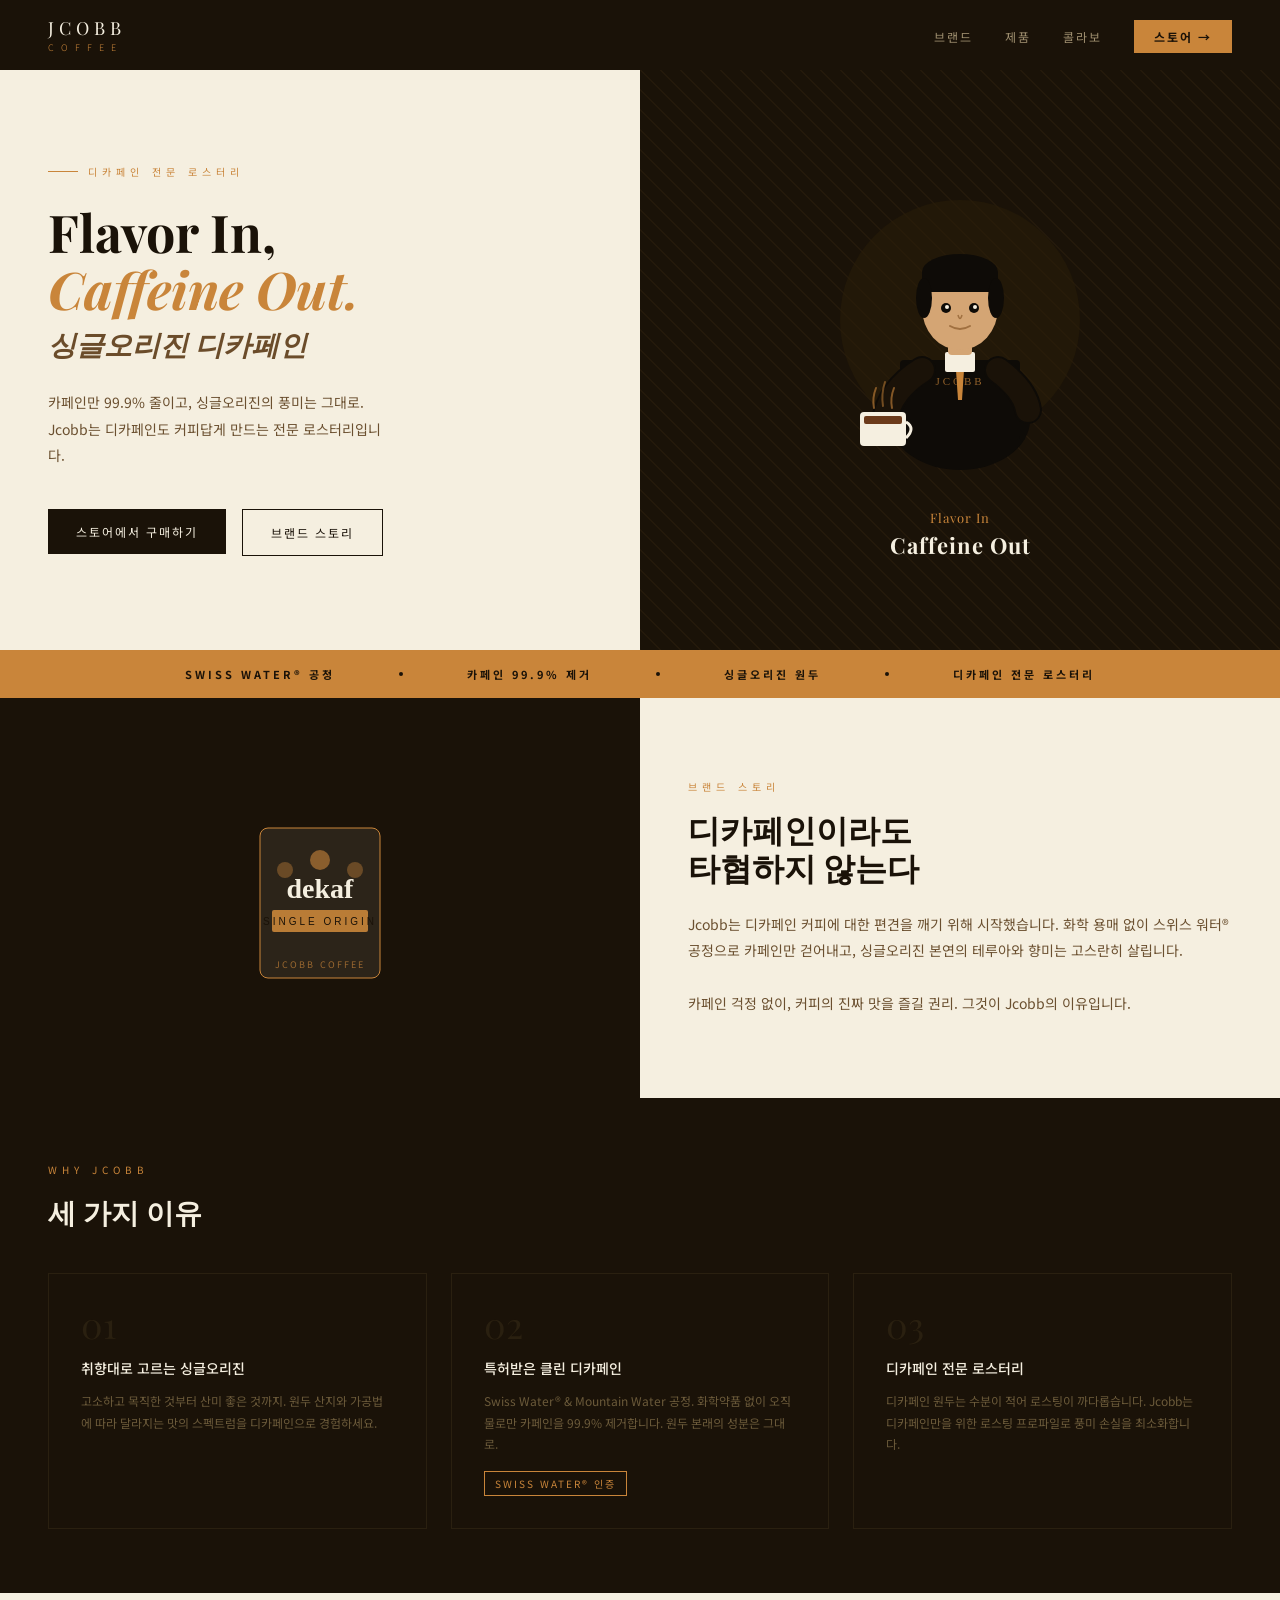
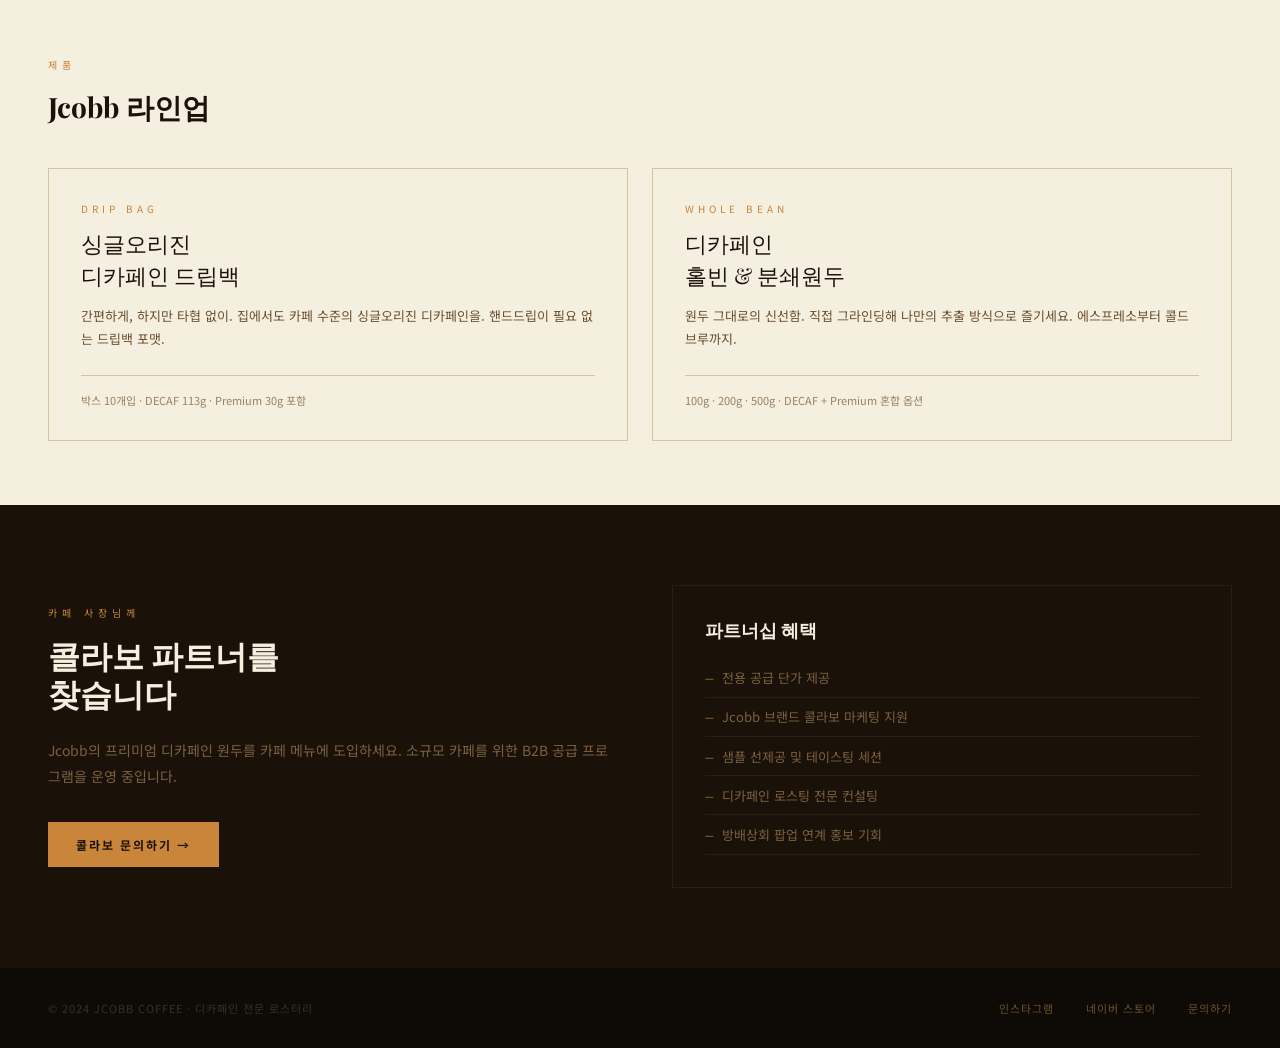
==== index.html @ e894fe05 "Add files via upload" ====
<!DOCTYPE html>
<html lang="ko">
<head>
<meta charset="UTF-8">
<meta name="viewport" content="width=device-width, initial-scale=1.0">
<title>JCOBB COFFEE — 싱글오리진 디카페인 로스터리</title>
<link rel="preconnect" href="https://fonts.googleapis.com">
<link rel="preconnect" href="https://fonts.gstatic.com" crossorigin>
<link href="https://fonts.googleapis.com/css2?family=Playfair+Display:ital,wght@0,400;0,700;0,900;1,400;1,700&family=Noto+Sans+KR:wght@300;400;500;700&display=swap" rel="stylesheet">
<style>
*{margin:0;padding:0;box-sizing:border-box;}
body{font-family:'Noto Sans KR',sans-serif;background:#f5efe0;color:#1a1208;width:100%;}
.amber{color:#c9853a;}
.serif{font-family:'Playfair Display',serif;}

/* NAV */
.nav{background:#1a1208;padding:1rem 3rem;display:flex;justify-content:space-between;align-items:center;}
.nav-logo{font-family:'Playfair Display',serif;font-size:18px;letter-spacing:5px;color:#f5efe0;text-decoration:none;}
.nav-logo small{display:block;font-size:9px;letter-spacing:7px;color:#c9853a;font-family:'Noto Sans KR',sans-serif;font-weight:300;margin-top:1px;}
.nav-links{display:flex;gap:2rem;list-style:none;}
.nav-links a{text-decoration:none;color:#a09070;font-size:12px;letter-spacing:2px;}
.nav-links a:hover{color:#c9853a;}
.nav-store{background:#c9853a;color:#1a1208 !important;padding:8px 20px;font-weight:700 !important;}

/* HERO */
.hero{display:grid;grid-template-columns:1fr 1fr;min-height:580px;background:#f5efe0;}
.hero-left{padding:4rem 3rem;display:flex;flex-direction:column;justify-content:center;}
.hero-tag{font-size:10px;letter-spacing:5px;color:#c9853a;text-transform:uppercase;margin-bottom:1.5rem;display:flex;align-items:center;gap:10px;}
.hero-tag::before{content:'';width:30px;height:1px;background:#c9853a;}
.hero-h1{font-family:'Playfair Display',serif;font-size:52px;line-height:1.1;color:#1a1208;margin-bottom:0.5rem;}
.hero-h1 em{font-style:italic;color:#c9853a;}
.hero-h2{font-family:'Playfair Display',serif;font-size:28px;font-style:italic;color:#6b4c2a;margin-bottom:1.5rem;}
.hero-desc{font-size:14px;color:#6b5030;line-height:1.9;max-width:340px;margin-bottom:2.5rem;}
.hero-btns{display:flex;gap:1rem;flex-wrap:wrap;}
.btn-primary{background:#1a1208;color:#f5efe0;padding:14px 28px;font-size:12px;letter-spacing:2px;border:none;cursor:pointer;font-family:'Noto Sans KR',sans-serif;}
.btn-outline{background:transparent;color:#1a1208;padding:14px 28px;font-size:12px;letter-spacing:2px;border:1.5px solid #1a1208;cursor:pointer;font-family:'Noto Sans KR',sans-serif;}
.btn-primary:hover{background:#2a2010;}
.btn-outline:hover{background:#1a1208;color:#f5efe0;}

/* Hero right */
.hero-right{background:#1a1208;display:flex;align-items:center;justify-content:center;position:relative;overflow:hidden;}
.hero-illus-bg{position:absolute;inset:0;opacity:0.06;background:repeating-linear-gradient(45deg,#c9853a 0,#c9853a 1px,transparent 0,transparent 50%);background-size:20px 20px;}
.char-wrap{position:relative;z-index:1;text-align:center;}
.slogan-tag{font-family:'Playfair Display',serif;font-size:13px;color:#c9853a;letter-spacing:1px;margin-top:1.5rem;}
.slogan-tag strong{display:block;font-size:22px;font-weight:700;color:#f5efe0;margin-top:4px;}

/* BAND */
.band{background:#c9853a;padding:1rem 3rem;display:flex;justify-content:center;gap:4rem;align-items:center;flex-wrap:wrap;}
.band-item{font-size:11px;letter-spacing:3px;color:#1a1208;font-weight:700;text-transform:uppercase;display:flex;align-items:center;gap:8px;}
.band-dot{width:4px;height:4px;background:#1a1208;border-radius:50%;}

/* ABOUT */
.about{display:grid;grid-template-columns:1fr 1fr;background:#f5efe0;}
.about-img{background:#1a1208;display:flex;align-items:center;justify-content:center;min-height:400px;padding:3rem;}
.about-text{padding:4rem 3rem;display:flex;flex-direction:column;justify-content:center;}
.section-eyebrow{font-size:10px;letter-spacing:5px;color:#c9853a;text-transform:uppercase;margin-bottom:1rem;}
.section-h2{font-family:'Playfair Display',serif;font-size:32px;line-height:1.2;margin-bottom:1.5rem;color:#1a1208;}
.body-text{font-size:14px;color:#6b5030;line-height:1.9;}

/* FEATURES */
.features{background:#1a1208;padding:4rem 3rem;}
.features-grid{display:grid;grid-template-columns:repeat(3,1fr);gap:1.5rem;margin-top:2.5rem;}
.feat{border:0.5px solid #2a2010;padding:2rem;}
.feat-num{font-family:'Playfair Display',serif;font-size:36px;color:#2a2010;margin-bottom:1rem;line-height:1;}
.feat-title{font-size:14px;font-weight:500;color:#f5efe0;margin-bottom:0.75rem;}
.feat-desc{font-size:12px;color:#6b5a3a;line-height:1.8;}
.feat-badge{display:inline-block;margin-top:1rem;font-size:10px;letter-spacing:2px;color:#c9853a;border:0.5px solid #c9853a;padding:4px 10px;}

/* PRODUCTS */
.products{background:#f5efe0;padding:4rem 3rem;}
.prod-grid{display:grid;grid-template-columns:repeat(2,1fr);gap:1.5rem;margin-top:2.5rem;}
.prod{border:1px solid #d4c4a0;padding:2rem;transition:border-color 0.2s;}
.prod:hover{border-color:#1a1208;}
.prod-type{font-size:10px;letter-spacing:4px;color:#c9853a;text-transform:uppercase;margin-bottom:0.75rem;}
.prod-name{font-family:'Playfair Display',serif;font-size:22px;color:#1a1208;margin-bottom:0.75rem;}
.prod-desc{font-size:13px;color:#6b5030;line-height:1.8;margin-bottom:1.5rem;}
.prod-info{font-size:11px;color:#9a8060;border-top:0.5px solid #d4c4a0;padding-top:1rem;}

/* COLLAB */
.collab{background:#1a1208;padding:5rem 3rem;display:grid;grid-template-columns:1fr 1fr;gap:4rem;align-items:center;}
.collab-text .section-h2{color:#f5efe0;}
.collab-text .body-text{color:#7a6040;margin-bottom:2rem;}
.btn-gold{background:#c9853a;color:#1a1208;padding:14px 28px;font-size:12px;letter-spacing:2px;border:none;cursor:pointer;font-family:'Noto Sans KR',sans-serif;font-weight:700;}
.btn-gold:hover{background:#b8742a;}
.collab-card{border:0.5px solid #2a2010;padding:2rem;}
.collab-card h4{font-family:'Playfair Display',serif;color:#f5efe0;font-size:18px;margin-bottom:1rem;}
.collab-list{list-style:none;}
.collab-list li{font-size:13px;color:#7a6040;padding:0.6rem 0;border-bottom:0.5px solid #2a2010;display:flex;align-items:center;gap:8px;}
.collab-list li::before{content:'—';color:#c9853a;font-size:10px;}

/* FOOTER */
.footer{background:#0e0b07;padding:2rem 3rem;display:flex;justify-content:space-between;align-items:center;flex-wrap:wrap;gap:1rem;}
.footer p{font-size:11px;color:#3a3020;letter-spacing:1px;}
.footer-links{display:flex;gap:2rem;}
.footer a{color:#6b5030;text-decoration:none;font-size:11px;letter-spacing:1px;}
.footer a:hover{color:#c9853a;}

/* RESPONSIVE */
@media(max-width:768px){
  .nav{padding:1rem 1.5rem;}
  .nav-links{gap:1rem;}
  .hero{grid-template-columns:1fr;}
  .hero-right{min-height:300px;}
  .hero-left{padding:3rem 1.5rem;}
  .hero-h1{font-size:36px;}
  .about{grid-template-columns:1fr;}
  .features-grid{grid-template-columns:1fr;}
  .prod-grid{grid-template-columns:1fr;}
  .collab{grid-template-columns:1fr;padding:3rem 1.5rem;}
  .band{gap:1.5rem;padding:1rem 1.5rem;}
  .features{padding:3rem 1.5rem;}
  .products{padding:3rem 1.5rem;}
  .footer{padding:1.5rem;}
}
</style>
</head>
<body>

  <!-- NAV -->
  <nav class="nav">
    <a href="#" class="nav-logo">JCOBB<small>COFFEE</small></a>
    <ul class="nav-links">
      <li><a href="#about">브랜드</a></li>
      <li><a href="#products">제품</a></li>
      <li><a href="#collab">콜라보</a></li>
      <li><a href="https://smartstore.naver.com/coffeesocietyseoul" target="_blank" class="nav-store">스토어 →</a></li>
    </ul>
  </nav>

  <!-- HERO -->
  <div class="hero">
    <div class="hero-left">
      <div class="hero-tag">디카페인 전문 로스터리</div>
      <h1 class="hero-h1">Flavor In,<br><em>Caffeine Out.</em></h1>
      <h2 class="hero-h2">싱글오리진 디카페인</h2>
      <p class="hero-desc">카페인만 99.9% 줄이고, 싱글오리진의 풍미는 그대로. Jcobb는 디카페인도 커피답게 만드는 전문 로스터리입니다.</p>
      <div class="hero-btns">
        <a href="https://smartstore.naver.com/coffeesocietyseoul" target="_blank"><button class="btn-primary">스토어에서 구매하기</button></a>
        <a href="#about"><button class="btn-outline">브랜드 스토리</button></a>
      </div>
    </div>
    <div class="hero-right">
      <div class="hero-illus-bg"></div>
      <div class="char-wrap">
        <svg width="260" height="320" viewBox="0 0 260 320" fill="none" xmlns="http://www.w3.org/2000/svg">
          <circle cx="130" cy="160" r="120" fill="#2a1f08" opacity="0.5"/>
          <ellipse cx="130" cy="260" rx="70" ry="50" fill="#0e0b07"/>
          <rect x="70" y="200" width="120" height="80" rx="4" fill="#0e0b07"/>
          <polygon points="125,195 135,195 132,240 128,240" fill="#c9853a"/>
          <polygon points="127,192 133,192 134,198 126,198" fill="#c9853a"/>
          <rect x="115" y="192" width="30" height="20" fill="#f5efe0" rx="2"/>
          <rect x="118" y="160" width="24" height="35" rx="4" fill="#d4a574"/>
          <ellipse cx="130" cy="148" rx="38" ry="42" fill="#d4a574"/>
          <ellipse cx="130" cy="112" rx="38" ry="18" fill="#0e0b07"/>
          <rect x="92" y="112" width="76" height="20" fill="#0e0b07"/>
          <ellipse cx="94" cy="138" rx="8" ry="20" fill="#0e0b07"/>
          <ellipse cx="166" cy="138" rx="8" ry="20" fill="#0e0b07"/>
          <ellipse cx="116" cy="148" rx="5" ry="5" fill="#0e0b07"/>
          <ellipse cx="144" cy="148" rx="5" ry="5" fill="#0e0b07"/>
          <ellipse cx="117" cy="147" rx="2" ry="2" fill="#f5efe0"/>
          <ellipse cx="145" cy="147" rx="2" ry="2" fill="#f5efe0"/>
          <path d="M128 155 Q130 162 132 155" stroke="#a07040" stroke-width="1.5" fill="none"/>
          <path d="M120 166 Q130 172 140 166" stroke="#a07040" stroke-width="2" fill="none" stroke-linecap="round"/>
          <path d="M92 210 Q60 230 55 260" stroke="#0e0b07" stroke-width="28" stroke-linecap="round"/>
          <path d="M92 210 Q60 230 55 260" stroke="#1a1208" stroke-width="24" stroke-linecap="round"/>
          <rect x="30" y="252" width="46" height="34" rx="4" fill="#f5efe0"/>
          <rect x="34" y="256" width="38" height="8" rx="2" fill="#6b3a1a"/>
          <path d="M76 262 Q86 268 76 278" stroke="#f5efe0" stroke-width="3" fill="none"/>
          <path d="M44 248 Q42 238 46 228" stroke="#c9853a" stroke-width="2" fill="none" stroke-linecap="round" opacity="0.6"/>
          <path d="M53 246 Q51 234 55 222" stroke="#c9853a" stroke-width="2" fill="none" stroke-linecap="round" opacity="0.5"/>
          <path d="M62 248 Q60 238 64 228" stroke="#c9853a" stroke-width="2" fill="none" stroke-linecap="round" opacity="0.6"/>
          <path d="M168 210 Q195 230 198 250" stroke="#0e0b07" stroke-width="28" stroke-linecap="round"/>
          <path d="M168 210 Q195 230 198 250" stroke="#1a1208" stroke-width="24" stroke-linecap="round"/>
          <text x="130" y="225" text-anchor="middle" font-family="serif" font-size="11" fill="#c9853a" letter-spacing="3" opacity="0.7">JCOBB</text>
        </svg>
        <div class="slogan-tag">
          Flavor In
          <strong>Caffeine Out</strong>
        </div>
      </div>
    </div>
  </div>

  <!-- BAND -->
  <div class="band">
    <div class="band-item">Swiss Water® 공정</div>
    <div class="band-dot"></div>
    <div class="band-item">카페인 99.9% 제거</div>
    <div class="band-dot"></div>
    <div class="band-item">싱글오리진 원두</div>
    <div class="band-dot"></div>
    <div class="band-item">디카페인 전문 로스터리</div>
  </div>

  <!-- ABOUT -->
  <div class="about" id="about">
    <div class="about-img">
      <svg width="200" height="200" viewBox="0 0 200 200" fill="none">
        <rect x="40" y="30" width="120" height="150" rx="8" fill="#f5efe0" opacity="0.08"/>
        <rect x="40" y="30" width="120" height="150" rx="8" stroke="#c9853a" stroke-width="1"/>
        <text x="100" y="100" text-anchor="middle" font-family="serif" font-size="28" fill="#f5efe0" font-weight="bold">dekaf</text>
        <rect x="52" y="112" width="96" height="22" rx="2" fill="#c9853a" opacity="0.9"/>
        <text x="100" y="127" text-anchor="middle" font-family="sans-serif" font-size="10" fill="#1a1208" letter-spacing="3">SINGLE ORIGIN</text>
        <circle cx="65" cy="72" r="8" fill="#c9853a" opacity="0.4"/>
        <circle cx="100" cy="62" r="10" fill="#c9853a" opacity="0.6"/>
        <circle cx="135" cy="72" r="8" fill="#c9853a" opacity="0.4"/>
        <text x="100" y="170" text-anchor="middle" font-size="9" fill="#c9853a" letter-spacing="2" opacity="0.7">JCOBB COFFEE</text>
      </svg>
    </div>
    <div class="about-text">
      <p class="section-eyebrow">브랜드 스토리</p>
      <h2 class="section-h2">디카페인이라도<br>타협하지 않는다</h2>
      <p class="body-text">Jcobb는 디카페인 커피에 대한 편견을 깨기 위해 시작했습니다. 화학 용매 없이 스위스 워터® 공정으로 카페인만 걷어내고, 싱글오리진 본연의 테루아와 향미는 고스란히 살립니다.<br><br>카페인 걱정 없이, 커피의 진짜 맛을 즐길 권리. 그것이 Jcobb의 이유입니다.</p>
    </div>
  </div>

  <!-- FEATURES -->
  <div class="features">
    <p class="section-eyebrow">Why Jcobb</p>
    <h2 style="font-family:'Playfair Display',serif;font-size:28px;color:#f5efe0;margin-top:0.5rem;">세 가지 이유</h2>
    <div class="features-grid">
      <div class="feat">
        <div class="feat-num">01</div>
        <p class="feat-title">취향대로 고르는 싱글오리진</p>
        <p class="feat-desc">고소하고 목직한 것부터 산미 좋은 것까지. 원두 산지와 가공법에 따라 달라지는 맛의 스펙트럼을 디카페인으로 경험하세요.</p>
      </div>
      <div class="feat">
        <div class="feat-num">02</div>
        <p class="feat-title">특허받은 클린 디카페인</p>
        <p class="feat-desc">Swiss Water® & Mountain Water 공정. 화학약품 없이 오직 물로만 카페인을 99.9% 제거합니다. 원두 본래의 성분은 그대로.</p>
        <span class="feat-badge">SWISS WATER® 인증</span>
      </div>
      <div class="feat">
        <div class="feat-num">03</div>
        <p class="feat-title">디카페인 전문 로스터리</p>
        <p class="feat-desc">디카페인 원두는 수분이 적어 로스팅이 까다롭습니다. Jcobb는 디카페인만을 위한 로스팅 프로파일로 풍미 손실을 최소화합니다.</p>
      </div>
    </div>
  </div>

  <!-- PRODUCTS -->
  <div class="products" id="products">
    <p class="section-eyebrow">제품</p>
    <h2 style="font-family:'Playfair Display',serif;font-size:28px;color:#1a1208;">Jcobb 라인업</h2>
    <div class="prod-grid">
      <div class="prod">
        <p class="prod-type">Drip Bag</p>
        <p class="prod-name">싱글오리진<br>디카페인 드립백</p>
        <p class="prod-desc">간편하게, 하지만 타협 없이. 집에서도 카페 수준의 싱글오리진 디카페인을. 핸드드립이 필요 없는 드립백 포맷.</p>
        <p class="prod-info">박스 10개입 · DECAF 113g · Premium 30g 포함</p>
      </div>
      <div class="prod">
        <p class="prod-type">Whole Bean</p>
        <p class="prod-name">디카페인<br>홀빈 & 분쇄원두</p>
        <p class="prod-desc">원두 그대로의 신선함. 직접 그라인딩해 나만의 추출 방식으로 즐기세요. 에스프레소부터 콜드브루까지.</p>
        <p class="prod-info">100g · 200g · 500g · DECAF + Premium 혼합 옵션</p>
      </div>
    </div>
  </div>

  <!-- COLLAB -->
  <div class="collab" id="collab">
    <div class="collab-text">
      <p class="section-eyebrow">카페 사장님께</p>
      <h2 class="section-h2" style="color:#f5efe0;">콜라보 파트너를<br>찾습니다</h2>
      <p class="body-text">Jcobb의 프리미엄 디카페인 원두를 카페 메뉴에 도입하세요. 소규모 카페를 위한 B2B 공급 프로그램을 운영 중입니다.</p>
      <button class="btn-gold" onclick="window.location.href='mailto:contact@jcobb.coffee'">콜라보 문의하기 →</button>
    </div>
    <div class="collab-card">
      <h4>파트너십 혜택</h4>
      <ul class="collab-list">
        <li>전용 공급 단가 제공</li>
        <li>Jcobb 브랜드 콜라보 마케팅 지원</li>
        <li>샘플 선제공 및 테이스팅 세션</li>
        <li>디카페인 로스팅 전문 컨설팅</li>
        <li>방배상회 팝업 연계 홍보 기회</li>
      </ul>
    </div>
  </div>

  <!-- FOOTER -->
  <div class="footer">
    <p>© 2024 JCOBB COFFEE · 디카페인 전문 로스터리</p>
    <div class="footer-links">
      <a href="https://www.instagram.com" target="_blank">인스타그램</a>
      <a href="https://smartstore.naver.com/coffeesocietyseoul" target="_blank">네이버 스토어</a>
      <a href="mailto:contact@jcobb.coffee">문의하기</a>
    </div>
  </div>

</body>
</html>
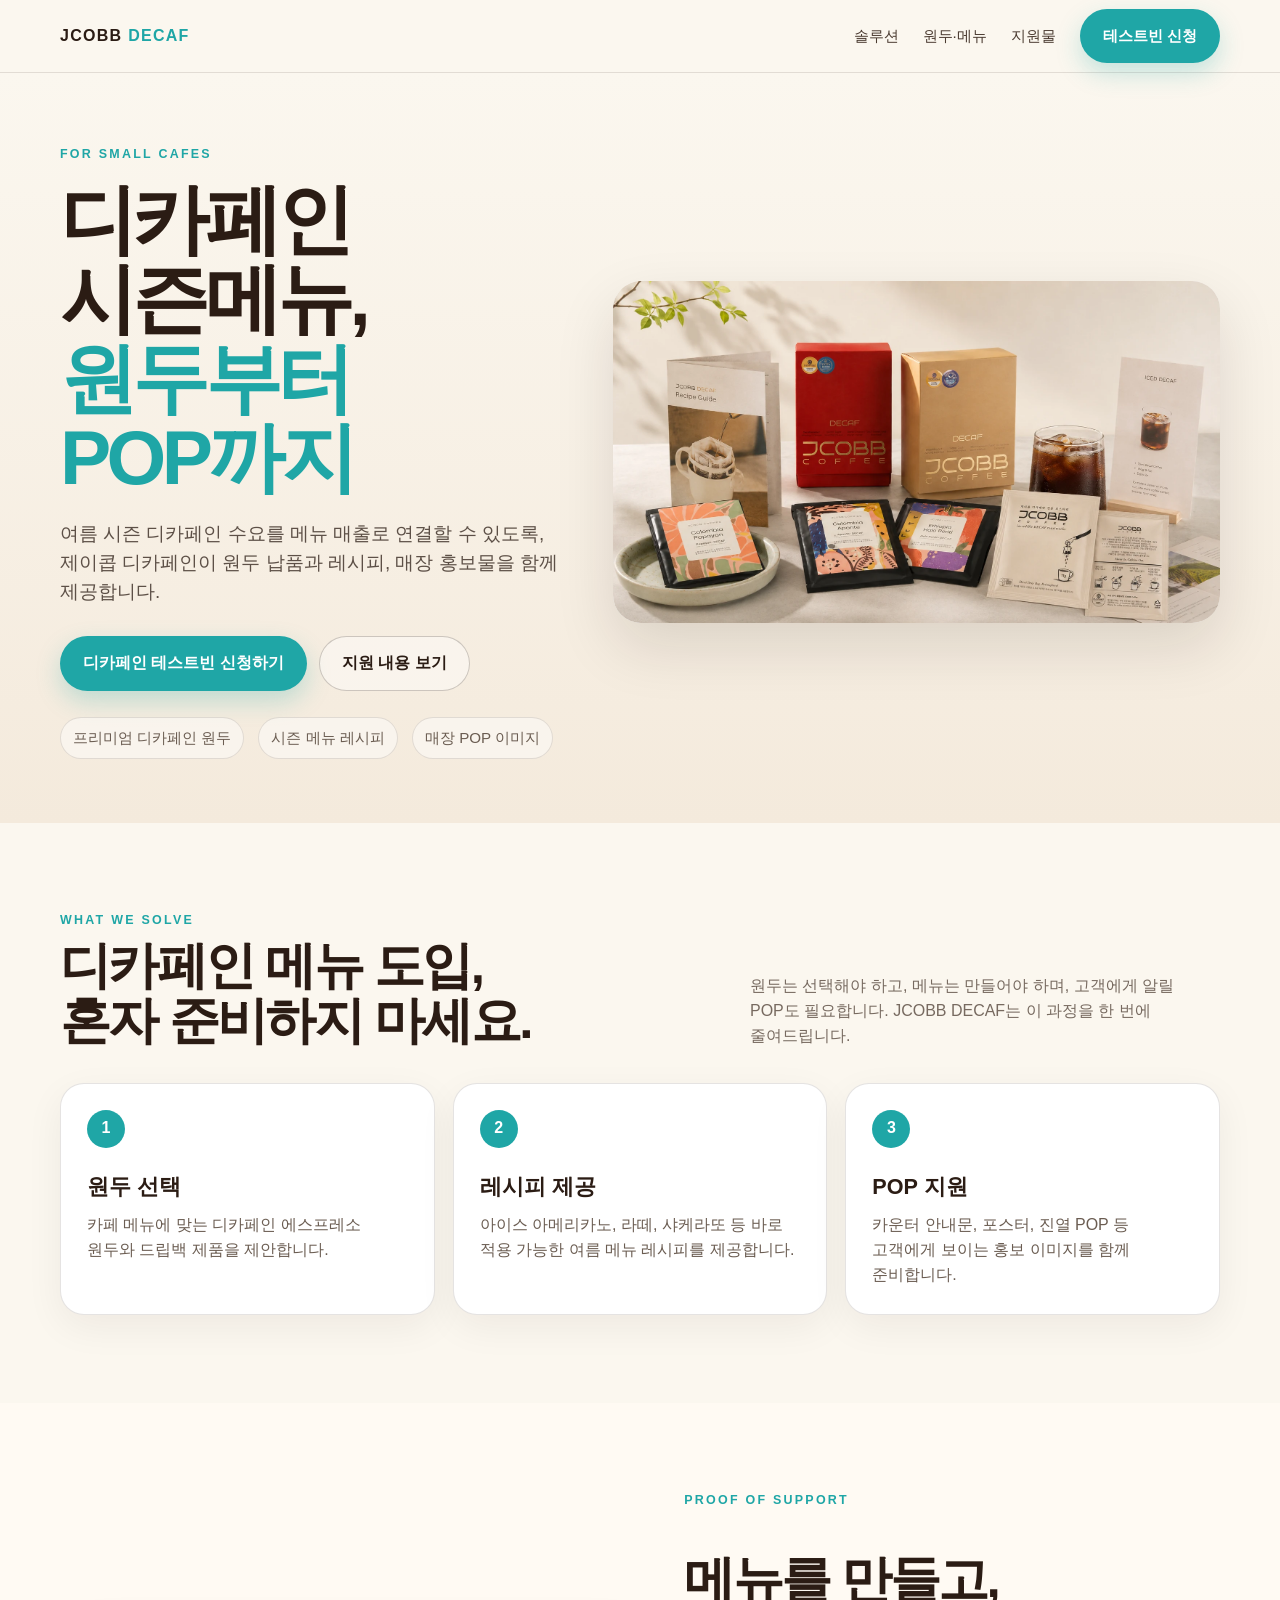
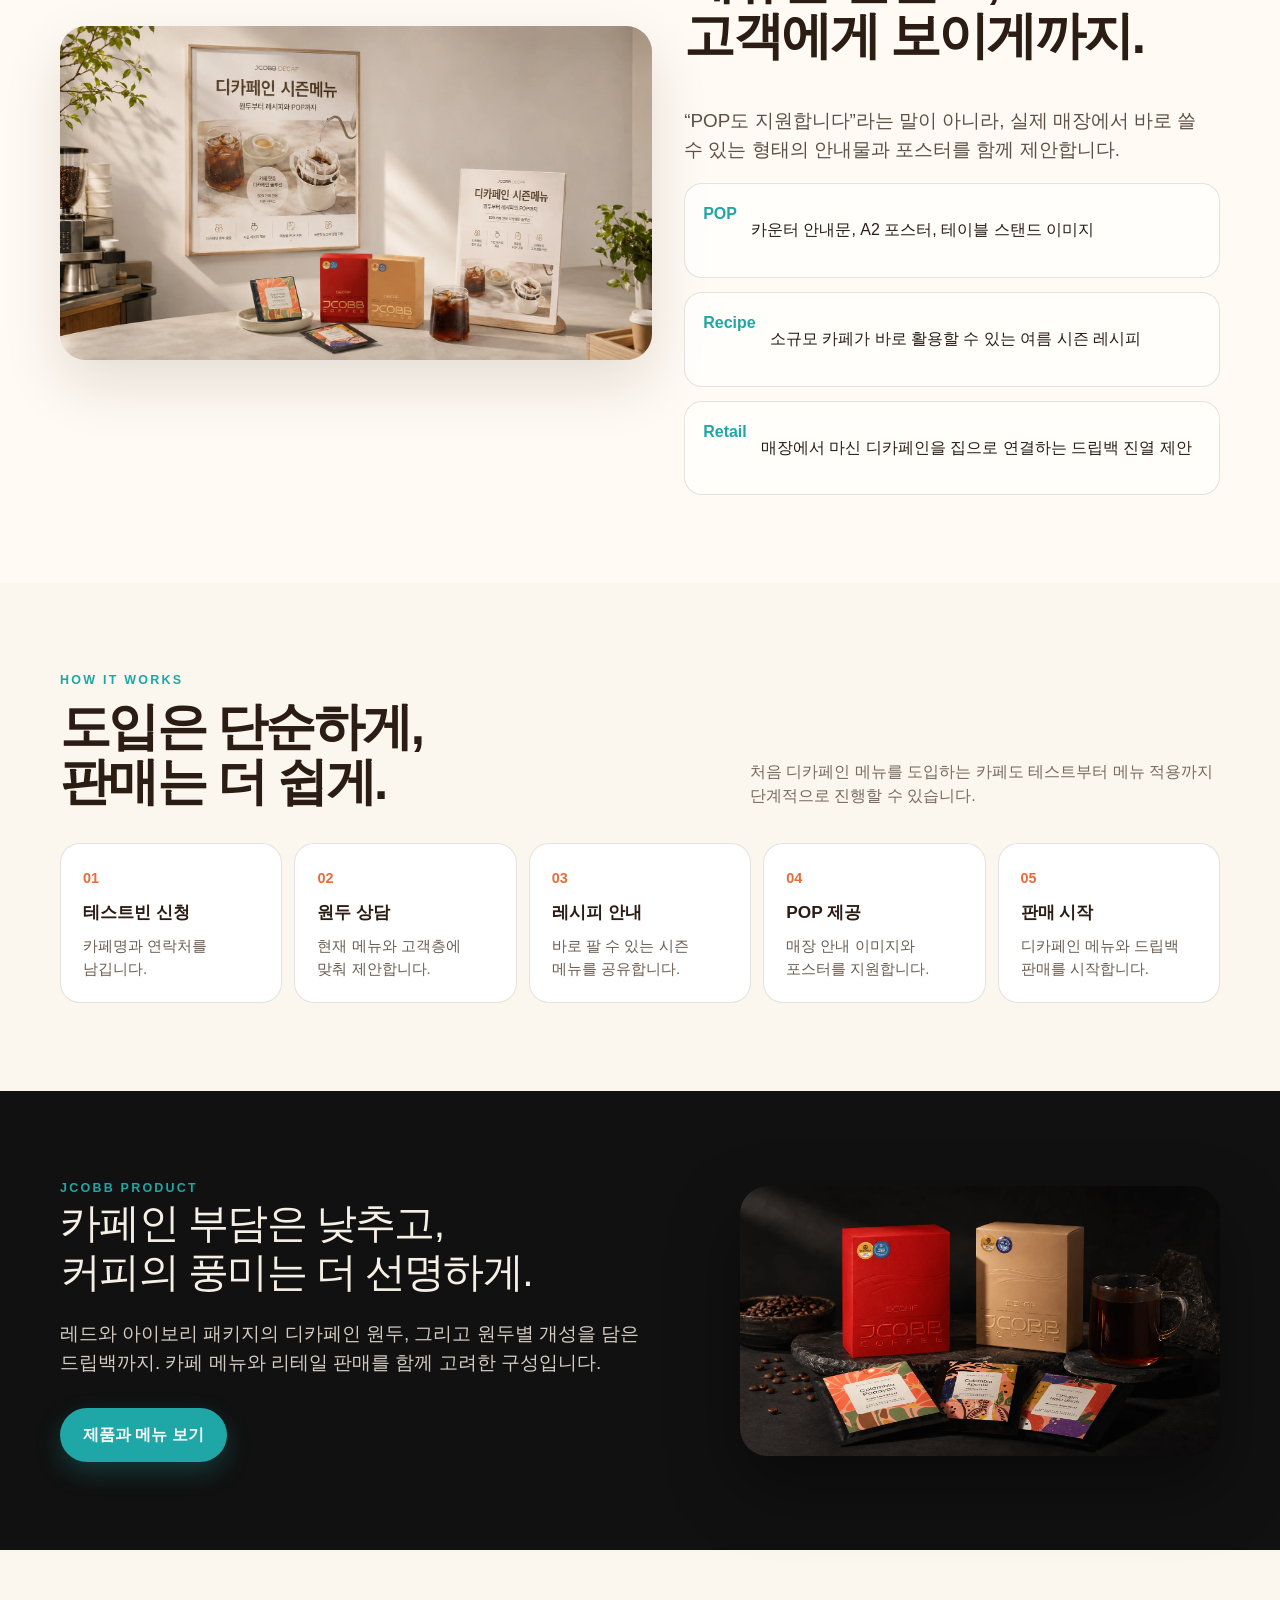
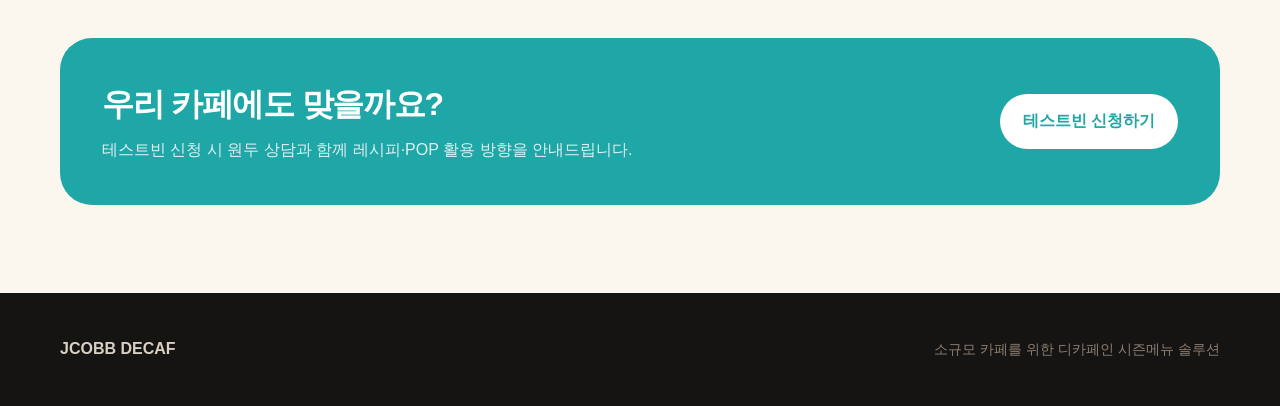
==== commit 788dc5ff: "Add files via upload" ====
--- a/index.html
+++ b/index.html
@@ -1,292 +1,10 @@
-<!DOCTYPE html>
-<html lang="ko">
-<head>
-<meta charset="UTF-8">
-<meta name="viewport" content="width=device-width, initial-scale=1.0">
-<title>JCOBB COFFEE — 싱글오리진 디카페인 로스터리</title>
-<link rel="preconnect" href="https://fonts.googleapis.com">
-<link rel="preconnect" href="https://fonts.gstatic.com" crossorigin>
-<link href="https://fonts.googleapis.com/css2?family=Playfair+Display:ital,wght@0,400;0,700;0,900;1,400;1,700&family=Noto+Sans+KR:wght@300;400;500;700&display=swap" rel="stylesheet">
-<style>
-*{margin:0;padding:0;box-sizing:border-box;}
-body{font-family:'Noto Sans KR',sans-serif;background:#f5efe0;color:#1a1208;width:100%;}
-.amber{color:#c9853a;}
-.serif{font-family:'Playfair Display',serif;}
-
-/* NAV */
-.nav{background:#1a1208;padding:1rem 3rem;display:flex;justify-content:space-between;align-items:center;}
-.nav-logo{font-family:'Playfair Display',serif;font-size:18px;letter-spacing:5px;color:#f5efe0;text-decoration:none;}
-.nav-logo small{display:block;font-size:9px;letter-spacing:7px;color:#c9853a;font-family:'Noto Sans KR',sans-serif;font-weight:300;margin-top:1px;}
-.nav-links{display:flex;gap:2rem;list-style:none;}
-.nav-links a{text-decoration:none;color:#a09070;font-size:12px;letter-spacing:2px;}
-.nav-links a:hover{color:#c9853a;}
-.nav-store{background:#c9853a;color:#1a1208 !important;padding:8px 20px;font-weight:700 !important;}
-
-/* HERO */
-.hero{display:grid;grid-template-columns:1fr 1fr;min-height:580px;background:#f5efe0;}
-.hero-left{padding:4rem 3rem;display:flex;flex-direction:column;justify-content:center;}
-.hero-tag{font-size:10px;letter-spacing:5px;color:#c9853a;text-transform:uppercase;margin-bottom:1.5rem;display:flex;align-items:center;gap:10px;}
-.hero-tag::before{content:'';width:30px;height:1px;background:#c9853a;}
-.hero-h1{font-family:'Playfair Display',serif;font-size:52px;line-height:1.1;color:#1a1208;margin-bottom:0.5rem;}
-.hero-h1 em{font-style:italic;color:#c9853a;}
-.hero-h2{font-family:'Playfair Display',serif;font-size:28px;font-style:italic;color:#6b4c2a;margin-bottom:1.5rem;}
-.hero-desc{font-size:14px;color:#6b5030;line-height:1.9;max-width:340px;margin-bottom:2.5rem;}
-.hero-btns{display:flex;gap:1rem;flex-wrap:wrap;}
-.btn-primary{background:#1a1208;color:#f5efe0;padding:14px 28px;font-size:12px;letter-spacing:2px;border:none;cursor:pointer;font-family:'Noto Sans KR',sans-serif;}
-.btn-outline{background:transparent;color:#1a1208;padding:14px 28px;font-size:12px;letter-spacing:2px;border:1.5px solid #1a1208;cursor:pointer;font-family:'Noto Sans KR',sans-serif;}
-.btn-primary:hover{background:#2a2010;}
-.btn-outline:hover{background:#1a1208;color:#f5efe0;}
-
-/* Hero right */
-.hero-right{background:#1a1208;display:flex;align-items:center;justify-content:center;position:relative;overflow:hidden;}
-.hero-illus-bg{position:absolute;inset:0;opacity:0.06;background:repeating-linear-gradient(45deg,#c9853a 0,#c9853a 1px,transparent 0,transparent 50%);background-size:20px 20px;}
-.char-wrap{position:relative;z-index:1;text-align:center;}
-.slogan-tag{font-family:'Playfair Display',serif;font-size:13px;color:#c9853a;letter-spacing:1px;margin-top:1.5rem;}
-.slogan-tag strong{display:block;font-size:22px;font-weight:700;color:#f5efe0;margin-top:4px;}
-
-/* BAND */
-.band{background:#c9853a;padding:1rem 3rem;display:flex;justify-content:center;gap:4rem;align-items:center;flex-wrap:wrap;}
-.band-item{font-size:11px;letter-spacing:3px;color:#1a1208;font-weight:700;text-transform:uppercase;display:flex;align-items:center;gap:8px;}
-.band-dot{width:4px;height:4px;background:#1a1208;border-radius:50%;}
-
-/* ABOUT */
-.about{display:grid;grid-template-columns:1fr 1fr;background:#f5efe0;}
-.about-img{background:#1a1208;display:flex;align-items:center;justify-content:center;min-height:400px;padding:3rem;}
-.about-text{padding:4rem 3rem;display:flex;flex-direction:column;justify-content:center;}
-.section-eyebrow{font-size:10px;letter-spacing:5px;color:#c9853a;text-transform:uppercase;margin-bottom:1rem;}
-.section-h2{font-family:'Playfair Display',serif;font-size:32px;line-height:1.2;margin-bottom:1.5rem;color:#1a1208;}
-.body-text{font-size:14px;color:#6b5030;line-height:1.9;}
-
-/* FEATURES */
-.features{background:#1a1208;padding:4rem 3rem;}
-.features-grid{display:grid;grid-template-columns:repeat(3,1fr);gap:1.5rem;margin-top:2.5rem;}
-.feat{border:0.5px solid #2a2010;padding:2rem;}
-.feat-num{font-family:'Playfair Display',serif;font-size:36px;color:#2a2010;margin-bottom:1rem;line-height:1;}
-.feat-title{font-size:14px;font-weight:500;color:#f5efe0;margin-bottom:0.75rem;}
-.feat-desc{font-size:12px;color:#6b5a3a;line-height:1.8;}
-.feat-badge{display:inline-block;margin-top:1rem;font-size:10px;letter-spacing:2px;color:#c9853a;border:0.5px solid #c9853a;padding:4px 10px;}
-
-/* PRODUCTS */
-.products{background:#f5efe0;padding:4rem 3rem;}
-.prod-grid{display:grid;grid-template-columns:repeat(2,1fr);gap:1.5rem;margin-top:2.5rem;}
-.prod{border:1px solid #d4c4a0;padding:2rem;transition:border-color 0.2s;}
-.prod:hover{border-color:#1a1208;}
-.prod-type{font-size:10px;letter-spacing:4px;color:#c9853a;text-transform:uppercase;margin-bottom:0.75rem;}
-.prod-name{font-family:'Playfair Display',serif;font-size:22px;color:#1a1208;margin-bottom:0.75rem;}
-.prod-desc{font-size:13px;color:#6b5030;line-height:1.8;margin-bottom:1.5rem;}
-.prod-info{font-size:11px;color:#9a8060;border-top:0.5px solid #d4c4a0;padding-top:1rem;}
-
-/* COLLAB */
-.collab{background:#1a1208;padding:5rem 3rem;display:grid;grid-template-columns:1fr 1fr;gap:4rem;align-items:center;}
-.collab-text .section-h2{color:#f5efe0;}
-.collab-text .body-text{color:#7a6040;margin-bottom:2rem;}
-.btn-gold{background:#c9853a;color:#1a1208;padding:14px 28px;font-size:12px;letter-spacing:2px;border:none;cursor:pointer;font-family:'Noto Sans KR',sans-serif;font-weight:700;}
-.btn-gold:hover{background:#b8742a;}
-.collab-card{border:0.5px solid #2a2010;padding:2rem;}
-.collab-card h4{font-family:'Playfair Display',serif;color:#f5efe0;font-size:18px;margin-bottom:1rem;}
-.collab-list{list-style:none;}
-.collab-list li{font-size:13px;color:#7a6040;padding:0.6rem 0;border-bottom:0.5px solid #2a2010;display:flex;align-items:center;gap:8px;}
-.collab-list li::before{content:'—';color:#c9853a;font-size:10px;}
-
-/* FOOTER */
-.footer{background:#0e0b07;padding:2rem 3rem;display:flex;justify-content:space-between;align-items:center;flex-wrap:wrap;gap:1rem;}
-.footer p{font-size:11px;color:#3a3020;letter-spacing:1px;}
-.footer-links{display:flex;gap:2rem;}
-.footer a{color:#6b5030;text-decoration:none;font-size:11px;letter-spacing:1px;}
-.footer a:hover{color:#c9853a;}
-
-/* RESPONSIVE */
-@media(max-width:768px){
-  .nav{padding:1rem 1.5rem;}
-  .nav-links{gap:1rem;}
-  .hero{grid-template-columns:1fr;}
-  .hero-right{min-height:300px;}
-  .hero-left{padding:3rem 1.5rem;}
-  .hero-h1{font-size:36px;}
-  .about{grid-template-columns:1fr;}
-  .features-grid{grid-template-columns:1fr;}
-  .prod-grid{grid-template-columns:1fr;}
-  .collab{grid-template-columns:1fr;padding:3rem 1.5rem;}
-  .band{gap:1.5rem;padding:1rem 1.5rem;}
-  .features{padding:3rem 1.5rem;}
-  .products{padding:3rem 1.5rem;}
-  .footer{padding:1.5rem;}
-}
-</style>
-</head>
-<body>
-
-  <!-- NAV -->
-  <nav class="nav">
-    <a href="#" class="nav-logo">JCOBB<small>COFFEE</small></a>
-    <ul class="nav-links">
-      <li><a href="#about">브랜드</a></li>
-      <li><a href="#products">제품</a></li>
-      <li><a href="#collab">콜라보</a></li>
-      <li><a href="https://smartstore.naver.com/coffeesocietyseoul" target="_blank" class="nav-store">스토어 →</a></li>
-    </ul>
-  </nav>
-
-  <!-- HERO -->
-  <div class="hero">
-    <div class="hero-left">
-      <div class="hero-tag">디카페인 전문 로스터리</div>
-      <h1 class="hero-h1">Flavor In,<br><em>Caffeine Out.</em></h1>
-      <h2 class="hero-h2">싱글오리진 디카페인</h2>
-      <p class="hero-desc">카페인만 99.9% 줄이고, 싱글오리진의 풍미는 그대로. Jcobb는 디카페인도 커피답게 만드는 전문 로스터리입니다.</p>
-      <div class="hero-btns">
-        <a href="https://smartstore.naver.com/coffeesocietyseoul" target="_blank"><button class="btn-primary">스토어에서 구매하기</button></a>
-        <a href="#about"><button class="btn-outline">브랜드 스토리</button></a>
-      </div>
-    </div>
-    <div class="hero-right">
-      <div class="hero-illus-bg"></div>
-      <div class="char-wrap">
-        <svg width="260" height="320" viewBox="0 0 260 320" fill="none" xmlns="http://www.w3.org/2000/svg">
-          <circle cx="130" cy="160" r="120" fill="#2a1f08" opacity="0.5"/>
-          <ellipse cx="130" cy="260" rx="70" ry="50" fill="#0e0b07"/>
-          <rect x="70" y="200" width="120" height="80" rx="4" fill="#0e0b07"/>
-          <polygon points="125,195 135,195 132,240 128,240" fill="#c9853a"/>
-          <polygon points="127,192 133,192 134,198 126,198" fill="#c9853a"/>
-          <rect x="115" y="192" width="30" height="20" fill="#f5efe0" rx="2"/>
-          <rect x="118" y="160" width="24" height="35" rx="4" fill="#d4a574"/>
-          <ellipse cx="130" cy="148" rx="38" ry="42" fill="#d4a574"/>
-          <ellipse cx="130" cy="112" rx="38" ry="18" fill="#0e0b07"/>
-          <rect x="92" y="112" width="76" height="20" fill="#0e0b07"/>
-          <ellipse cx="94" cy="138" rx="8" ry="20" fill="#0e0b07"/>
-          <ellipse cx="166" cy="138" rx="8" ry="20" fill="#0e0b07"/>
-          <ellipse cx="116" cy="148" rx="5" ry="5" fill="#0e0b07"/>
-          <ellipse cx="144" cy="148" rx="5" ry="5" fill="#0e0b07"/>
-          <ellipse cx="117" cy="147" rx="2" ry="2" fill="#f5efe0"/>
-          <ellipse cx="145" cy="147" rx="2" ry="2" fill="#f5efe0"/>
-          <path d="M128 155 Q130 162 132 155" stroke="#a07040" stroke-width="1.5" fill="none"/>
-          <path d="M120 166 Q130 172 140 166" stroke="#a07040" stroke-width="2" fill="none" stroke-linecap="round"/>
-          <path d="M92 210 Q60 230 55 260" stroke="#0e0b07" stroke-width="28" stroke-linecap="round"/>
-          <path d="M92 210 Q60 230 55 260" stroke="#1a1208" stroke-width="24" stroke-linecap="round"/>
-          <rect x="30" y="252" width="46" height="34" rx="4" fill="#f5efe0"/>
-          <rect x="34" y="256" width="38" height="8" rx="2" fill="#6b3a1a"/>
-          <path d="M76 262 Q86 268 76 278" stroke="#f5efe0" stroke-width="3" fill="none"/>
-          <path d="M44 248 Q42 238 46 228" stroke="#c9853a" stroke-width="2" fill="none" stroke-linecap="round" opacity="0.6"/>
-          <path d="M53 246 Q51 234 55 222" stroke="#c9853a" stroke-width="2" fill="none" stroke-linecap="round" opacity="0.5"/>
-          <path d="M62 248 Q60 238 64 228" stroke="#c9853a" stroke-width="2" fill="none" stroke-linecap="round" opacity="0.6"/>
-          <path d="M168 210 Q195 230 198 250" stroke="#0e0b07" stroke-width="28" stroke-linecap="round"/>
-          <path d="M168 210 Q195 230 198 250" stroke="#1a1208" stroke-width="24" stroke-linecap="round"/>
-          <text x="130" y="225" text-anchor="middle" font-family="serif" font-size="11" fill="#c9853a" letter-spacing="3" opacity="0.7">JCOBB</text>
-        </svg>
-        <div class="slogan-tag">
-          Flavor In
-          <strong>Caffeine Out</strong>
-        </div>
-      </div>
-    </div>
-  </div>
-
-  <!-- BAND -->
-  <div class="band">
-    <div class="band-item">Swiss Water® 공정</div>
-    <div class="band-dot"></div>
-    <div class="band-item">카페인 99.9% 제거</div>
-    <div class="band-dot"></div>
-    <div class="band-item">싱글오리진 원두</div>
-    <div class="band-dot"></div>
-    <div class="band-item">디카페인 전문 로스터리</div>
-  </div>
-
-  <!-- ABOUT -->
-  <div class="about" id="about">
-    <div class="about-img">
-      <svg width="200" height="200" viewBox="0 0 200 200" fill="none">
-        <rect x="40" y="30" width="120" height="150" rx="8" fill="#f5efe0" opacity="0.08"/>
-        <rect x="40" y="30" width="120" height="150" rx="8" stroke="#c9853a" stroke-width="1"/>
-        <text x="100" y="100" text-anchor="middle" font-family="serif" font-size="28" fill="#f5efe0" font-weight="bold">dekaf</text>
-        <rect x="52" y="112" width="96" height="22" rx="2" fill="#c9853a" opacity="0.9"/>
-        <text x="100" y="127" text-anchor="middle" font-family="sans-serif" font-size="10" fill="#1a1208" letter-spacing="3">SINGLE ORIGIN</text>
-        <circle cx="65" cy="72" r="8" fill="#c9853a" opacity="0.4"/>
-        <circle cx="100" cy="62" r="10" fill="#c9853a" opacity="0.6"/>
-        <circle cx="135" cy="72" r="8" fill="#c9853a" opacity="0.4"/>
-        <text x="100" y="170" text-anchor="middle" font-size="9" fill="#c9853a" letter-spacing="2" opacity="0.7">JCOBB COFFEE</text>
-      </svg>
-    </div>
-    <div class="about-text">
-      <p class="section-eyebrow">브랜드 스토리</p>
-      <h2 class="section-h2">디카페인이라도<br>타협하지 않는다</h2>
-      <p class="body-text">Jcobb는 디카페인 커피에 대한 편견을 깨기 위해 시작했습니다. 화학 용매 없이 스위스 워터® 공정으로 카페인만 걷어내고, 싱글오리진 본연의 테루아와 향미는 고스란히 살립니다.<br><br>카페인 걱정 없이, 커피의 진짜 맛을 즐길 권리. 그것이 Jcobb의 이유입니다.</p>
-    </div>
-  </div>
-
-  <!-- FEATURES -->
-  <div class="features">
-    <p class="section-eyebrow">Why Jcobb</p>
-    <h2 style="font-family:'Playfair Display',serif;font-size:28px;color:#f5efe0;margin-top:0.5rem;">세 가지 이유</h2>
-    <div class="features-grid">
-      <div class="feat">
-        <div class="feat-num">01</div>
-        <p class="feat-title">취향대로 고르는 싱글오리진</p>
-        <p class="feat-desc">고소하고 목직한 것부터 산미 좋은 것까지. 원두 산지와 가공법에 따라 달라지는 맛의 스펙트럼을 디카페인으로 경험하세요.</p>
-      </div>
-      <div class="feat">
-        <div class="feat-num">02</div>
-        <p class="feat-title">특허받은 클린 디카페인</p>
-        <p class="feat-desc">Swiss Water® & Mountain Water 공정. 화학약품 없이 오직 물로만 카페인을 99.9% 제거합니다. 원두 본래의 성분은 그대로.</p>
-        <span class="feat-badge">SWISS WATER® 인증</span>
-      </div>
-      <div class="feat">
-        <div class="feat-num">03</div>
-        <p class="feat-title">디카페인 전문 로스터리</p>
-        <p class="feat-desc">디카페인 원두는 수분이 적어 로스팅이 까다롭습니다. Jcobb는 디카페인만을 위한 로스팅 프로파일로 풍미 손실을 최소화합니다.</p>
-      </div>
-    </div>
-  </div>
-
-  <!-- PRODUCTS -->
-  <div class="products" id="products">
-    <p class="section-eyebrow">제품</p>
-    <h2 style="font-family:'Playfair Display',serif;font-size:28px;color:#1a1208;">Jcobb 라인업</h2>
-    <div class="prod-grid">
-      <div class="prod">
-        <p class="prod-type">Drip Bag</p>
-        <p class="prod-name">싱글오리진<br>디카페인 드립백</p>
-        <p class="prod-desc">간편하게, 하지만 타협 없이. 집에서도 카페 수준의 싱글오리진 디카페인을. 핸드드립이 필요 없는 드립백 포맷.</p>
-        <p class="prod-info">박스 10개입 · DECAF 113g · Premium 30g 포함</p>
-      </div>
-      <div class="prod">
-        <p class="prod-type">Whole Bean</p>
-        <p class="prod-name">디카페인<br>홀빈 & 분쇄원두</p>
-        <p class="prod-desc">원두 그대로의 신선함. 직접 그라인딩해 나만의 추출 방식으로 즐기세요. 에스프레소부터 콜드브루까지.</p>
-        <p class="prod-info">100g · 200g · 500g · DECAF + Premium 혼합 옵션</p>
-      </div>
-    </div>
-  </div>
-
-  <!-- COLLAB -->
-  <div class="collab" id="collab">
-    <div class="collab-text">
-      <p class="section-eyebrow">카페 사장님께</p>
-      <h2 class="section-h2" style="color:#f5efe0;">콜라보 파트너를<br>찾습니다</h2>
-      <p class="body-text">Jcobb의 프리미엄 디카페인 원두를 카페 메뉴에 도입하세요. 소규모 카페를 위한 B2B 공급 프로그램을 운영 중입니다.</p>
-      <button class="btn-gold" onclick="window.location.href='mailto:contact@jcobb.coffee'">콜라보 문의하기 →</button>
-    </div>
-    <div class="collab-card">
-      <h4>파트너십 혜택</h4>
-      <ul class="collab-list">
-        <li>전용 공급 단가 제공</li>
-        <li>Jcobb 브랜드 콜라보 마케팅 지원</li>
-        <li>샘플 선제공 및 테이스팅 세션</li>
-        <li>디카페인 로스팅 전문 컨설팅</li>
-        <li>방배상회 팝업 연계 홍보 기회</li>
-      </ul>
-    </div>
-  </div>
-
-  <!-- FOOTER -->
-  <div class="footer">
-    <p>© 2024 JCOBB COFFEE · 디카페인 전문 로스터리</p>
-    <div class="footer-links">
-      <a href="https://www.instagram.com" target="_blank">인스타그램</a>
-      <a href="https://smartstore.naver.com/coffeesocietyseoul" target="_blank">네이버 스토어</a>
-      <a href="mailto:contact@jcobb.coffee">문의하기</a>
-    </div>
-  </div>
-
-</body>
-</html>
+<!doctype html><html lang="ko"><head><meta charset="utf-8"><meta name="viewport" content="width=device-width,initial-scale=1"><title>JCOBB DECAF | 소규모 카페 디카페인 시즌메뉴 솔루션</title><meta name="description" content="디카페인 원두부터 시즌 메뉴 레시피와 POP까지, 소규모 카페를 위한 JCOBB DECAF B2B 솔루션"><link rel="stylesheet" href="styles.css"></head><body>
+<header class="nav"><div class="container nav-inner"><a class="brand" href="index.html">JCOBB <span>DECAF</span></a><nav class="menu"><a href="solution.html">솔루션</a><a href="products.html">원두·메뉴</a><a href="index.html#proof">지원물</a><a href="inquiry.html" class="btn btn-primary">테스트빈 신청</a></nav></div></header>
+<main>
+<section class="hero"><div class="container hero-grid"><div><div class="eyebrow">For Small Cafes</div><h1>디카페인<br>시즌메뉴,<br><em>원두부터 POP까지</em></h1><p class="lead">여름 시즌 디카페인 수요를 메뉴 매출로 연결할 수 있도록, 제이콥 디카페인이 원두 납품과 레시피, 매장 홍보물을 함께 제공합니다.</p><div class="hero-actions"><a class="btn btn-primary" href="inquiry.html">디카페인 테스트빈 신청하기</a><a class="btn btn-ghost" href="solution.html">지원 내용 보기</a></div><div class="trust-row"><span>프리미엄 디카페인 원두</span><span>시즌 메뉴 레시피</span><span>매장 POP 이미지</span></div></div><div class="hero-card"><img src="assets/hero_solution.webp" alt="JCOBB 디카페인 원두, 드립백, 레시피 가이드와 아이스 커피"></div></div></section>
+<section class="section"><div class="container"><div class="section-title"><div><div class="eyebrow">What we solve</div><h2>디카페인 메뉴 도입,<br>혼자 준비하지 마세요.</h2></div><p>원두는 선택해야 하고, 메뉴는 만들어야 하며, 고객에게 알릴 POP도 필요합니다. JCOBB DECAF는 이 과정을 한 번에 줄여드립니다.</p></div><div class="cards"><article class="card"><div class="num">1</div><h3>원두 선택</h3><p>카페 메뉴에 맞는 디카페인 에스프레소 원두와 드립백 제품을 제안합니다.</p></article><article class="card"><div class="num">2</div><h3>레시피 제공</h3><p>아이스 아메리카노, 라떼, 샤케라또 등 바로 적용 가능한 여름 메뉴 레시피를 제공합니다.</p></article><article class="card"><div class="num">3</div><h3>POP 지원</h3><p>카운터 안내문, 포스터, 진열 POP 등 고객에게 보이는 홍보 이미지를 함께 준비합니다.</p></article></div></div></section>
+<section class="section alt" id="proof"><div class="container media-grid"><div class="media"><img src="assets/pop_mockup.webp" alt="카페 매장에 적용된 JCOBB 디카페인 시즌메뉴 포스터와 POP 목업"></div><div><div class="eyebrow">Proof of Support</div><h2 style="font-size:clamp(2rem,4vw,3.4rem);line-height:1.08;letter-spacing:-.05em">메뉴를 만들고,<br>고객에게 보이게까지.</h2><p class="lead">“POP도 지원합니다”라는 말이 아니라, 실제 매장에서 바로 쓸 수 있는 형태의 안내물과 포스터를 함께 제안합니다.</p><div class="list"><div class="list-item"><b>POP</b><p>카운터 안내문, A2 포스터, 테이블 스탠드 이미지</p></div><div class="list-item"><b>Recipe</b><p>소규모 카페가 바로 활용할 수 있는 여름 시즌 레시피</p></div><div class="list-item"><b>Retail</b><p>매장에서 마신 디카페인을 집으로 연결하는 드립백 진열 제안</p></div></div></div></div></section>
+<section class="section"><div class="container"><div class="section-title"><div><div class="eyebrow">How it works</div><h2>도입은 단순하게,<br>판매는 더 쉽게.</h2></div><p>처음 디카페인 메뉴를 도입하는 카페도 테스트부터 메뉴 적용까지 단계적으로 진행할 수 있습니다.</p></div><div class="process"><div class="step"><b>01</b><h3>테스트빈 신청</h3><p>카페명과 연락처를 남깁니다.</p></div><div class="step"><b>02</b><h3>원두 상담</h3><p>현재 메뉴와 고객층에 맞춰 제안합니다.</p></div><div class="step"><b>03</b><h3>레시피 안내</h3><p>바로 팔 수 있는 시즌 메뉴를 공유합니다.</p></div><div class="step"><b>04</b><h3>POP 제공</h3><p>매장 안내 이미지와 포스터를 지원합니다.</p></div><div class="step"><b>05</b><h3>판매 시작</h3><p>디카페인 메뉴와 드립백 판매를 시작합니다.</p></div></div></div></section>
+<section class="section dark"><div class="container product-strip"><div><div class="eyebrow">JCOBB Product</div><p class="quote">카페인 부담은 낮추고,<br>커피의 풍미는 더 선명하게.</p><p class="lead" style="color:#d3cbc1;margin-top:22px">레드와 아이보리 패키지의 디카페인 원두, 그리고 원두별 개성을 담은 드립백까지. 카페 메뉴와 리테일 판매를 함께 고려한 구성입니다.</p><div class="hero-actions"><a class="btn btn-primary" href="products.html">제품과 메뉴 보기</a></div></div><div class="dark-img"><img src="assets/product_dark.webp" alt="블랙 배경 위 JCOBB 디카페인 제품 패키지"></div></div></section>
+<section class="section"><div class="container"><div class="cta-band"><div><h2>우리 카페에도 맞을까요?</h2><p>테스트빈 신청 시 원두 상담과 함께 레시피·POP 활용 방향을 안내드립니다.</p></div><a class="btn" href="inquiry.html">테스트빈 신청하기</a></div></div></section>
+</main><a class="mobile-cta" href="inquiry.html"><span class="btn btn-primary">디카페인 테스트빈 신청하기</span></a><footer class="footer"><div class="container"><b>JCOBB DECAF</b><span class="small">소규모 카페를 위한 디카페인 시즌메뉴 솔루션</span></div></footer><script src="script.js"></script></body></html>
--- a/styles.css
+++ b/styles.css
@@ -0,0 +1,5 @@
+:root{
+  --ivory:#f7f1e7;--paper:#fbf7ef;--gray:#e7e3db;--black:#10100f;--brown:#2b1c14;--muted:#766b61;--teal:#1fa6a6;--orange:#e86b3a;--gold:#c79a4c;--line:rgba(43,28,20,.12);--shadow:0 24px 60px rgba(31,20,12,.12);
+}
+*{box-sizing:border-box}html{scroll-behavior:smooth}body{margin:0;background:var(--paper);color:var(--brown);font-family:-apple-system,BlinkMacSystemFont,"Pretendard","Noto Sans KR","Segoe UI",sans-serif;line-height:1.55;word-break:keep-all}a{text-decoration:none;color:inherit}img{max-width:100%;display:block}.container{width:min(1160px,calc(100% - 40px));margin:0 auto}.eyebrow{letter-spacing:.18em;text-transform:uppercase;font-size:.78rem;color:var(--teal);font-weight:800}.nav{position:sticky;top:0;z-index:50;background:rgba(251,247,239,.86);backdrop-filter:blur(18px);border-bottom:1px solid var(--line)}.nav-inner{height:72px;display:flex;align-items:center;justify-content:space-between}.brand{font-weight:900;letter-spacing:.08em}.brand span{color:var(--teal)}.menu{display:flex;gap:24px;align-items:center;font-size:.95rem;color:#4b3b31}.menu a:hover{color:var(--teal)}.btn{display:inline-flex;align-items:center;justify-content:center;border-radius:999px;padding:14px 22px;font-weight:800;border:1px solid transparent;transition:.2s}.btn-primary{background:var(--teal);color:white;box-shadow:0 10px 24px rgba(31,166,166,.25)}.btn-primary:hover{transform:translateY(-1px);background:#168f8f}.btn-ghost{border-color:rgba(43,28,20,.22);color:var(--brown);background:rgba(255,255,255,.42)}.btn-ghost:hover{background:white}.hero{padding:72px 0 64px;background:linear-gradient(180deg,#fbf7ef 0%,#f4eadc 100%)}.hero-grid{display:grid;grid-template-columns:.95fr 1.15fr;gap:52px;align-items:center}.hero h1{font-size:clamp(2.6rem,6vw,5.5rem);line-height:1.03;letter-spacing:-.06em;margin:16px 0 22px}.hero h1 em{font-style:normal;color:var(--teal)}.lead{font-size:1.18rem;color:#5d5047;max-width:680px}.hero-actions{display:flex;gap:12px;flex-wrap:wrap;margin-top:30px}.trust-row{display:flex;gap:14px;flex-wrap:wrap;margin-top:26px;color:#6b5d52;font-size:.95rem}.trust-row span{border:1px solid var(--line);border-radius:999px;padding:8px 12px;background:rgba(255,255,255,.45)}.hero-card{border-radius:28px;overflow:hidden;box-shadow:var(--shadow);background:white}.section{padding:88px 0}.section.alt{background:#fffaf3}.section.dark{background:#111;color:#f6efe5}.section-title{display:flex;justify-content:space-between;gap:32px;align-items:end;margin-bottom:34px}.section-title h2{font-size:clamp(2rem,4vw,3.6rem);line-height:1.08;letter-spacing:-.05em;margin:8px 0 0}.section-title p{max-width:470px;color:#776a60;margin:0}.dark .section-title p{color:#cfc6bb}.cards{display:grid;grid-template-columns:repeat(3,1fr);gap:18px}.card{background:white;border:1px solid var(--line);border-radius:24px;padding:26px;box-shadow:0 12px 38px rgba(36,22,12,.06)}.card .num{width:38px;height:38px;border-radius:50%;display:grid;place-items:center;background:var(--teal);color:white;font-weight:900;margin-bottom:22px}.card h3{font-size:1.35rem;margin:0 0 10px}.card p{color:#6b5d52;margin:0}.media-grid{display:grid;grid-template-columns:1.05fr .95fr;gap:32px;align-items:center}.media{border-radius:26px;overflow:hidden;box-shadow:var(--shadow);background:#ddd}.list{display:grid;gap:14px}.list-item{display:flex;gap:14px;padding:18px;border-radius:18px;background:rgba(255,255,255,.68);border:1px solid var(--line)}.list-item b{color:var(--teal)}.dark .list-item{background:rgba(255,255,255,.07);border-color:rgba(255,255,255,.12)}.dark .list-item p{color:#d4ccc1}.process{display:grid;grid-template-columns:repeat(5,1fr);gap:12px}.step{padding:22px;border-radius:20px;background:#fff;border:1px solid var(--line);min-height:150px}.step b{color:var(--orange);font-size:.9rem}.step h3{margin:8px 0;font-size:1.08rem}.step p{margin:0;color:#6b5d52;font-size:.94rem}.product-strip{display:grid;grid-template-columns:1.15fr .85fr;gap:30px;align-items:center}.dark-img{border-radius:28px;overflow:hidden;box-shadow:0 30px 70px rgba(0,0,0,.4)}.quote{font-size:clamp(1.8rem,3.2vw,3rem);line-height:1.2;letter-spacing:-.04em;margin:0}.cta-band{background:var(--teal);color:white;border-radius:32px;padding:42px;display:flex;align-items:center;justify-content:space-between;gap:24px}.cta-band h2{margin:0;font-size:2rem;letter-spacing:-.04em}.cta-band p{margin:8px 0 0;color:rgba(255,255,255,.85)}.cta-band .btn{background:white;color:var(--teal)}.form-wrap{display:grid;grid-template-columns:.75fr 1.25fr;gap:40px;align-items:start}.form-card{background:white;border:1px solid var(--line);border-radius:28px;padding:30px;box-shadow:var(--shadow)}label{display:block;margin:16px 0 8px;font-weight:800}input,select,textarea{width:100%;border:1px solid #ddd2c7;border-radius:14px;background:#fffaf5;padding:14px 15px;font:inherit;color:var(--brown)}textarea{min-height:120px}.form-grid{display:grid;grid-template-columns:1fr 1fr;gap:0 16px}.footer{padding:44px 0;background:#161412;color:#d9d0c4}.footer .container{display:flex;justify-content:space-between;gap:20px;align-items:center}.small{font-size:.9rem;color:#8a7d71}.mobile-cta{display:none}
+@media(max-width:900px){.menu{display:none}.hero-grid,.media-grid,.product-strip,.form-wrap{grid-template-columns:1fr}.cards,.process{grid-template-columns:1fr}.section-title{display:block}.cta-band,.footer .container{display:block}.cta-band .btn{margin-top:20px}.hero{padding-top:42px}.form-grid{grid-template-columns:1fr}.mobile-cta{display:flex;position:fixed;bottom:14px;left:14px;right:14px;z-index:60}.mobile-cta .btn{width:100%;box-shadow:0 15px 35px rgba(31,166,166,.35)}}
